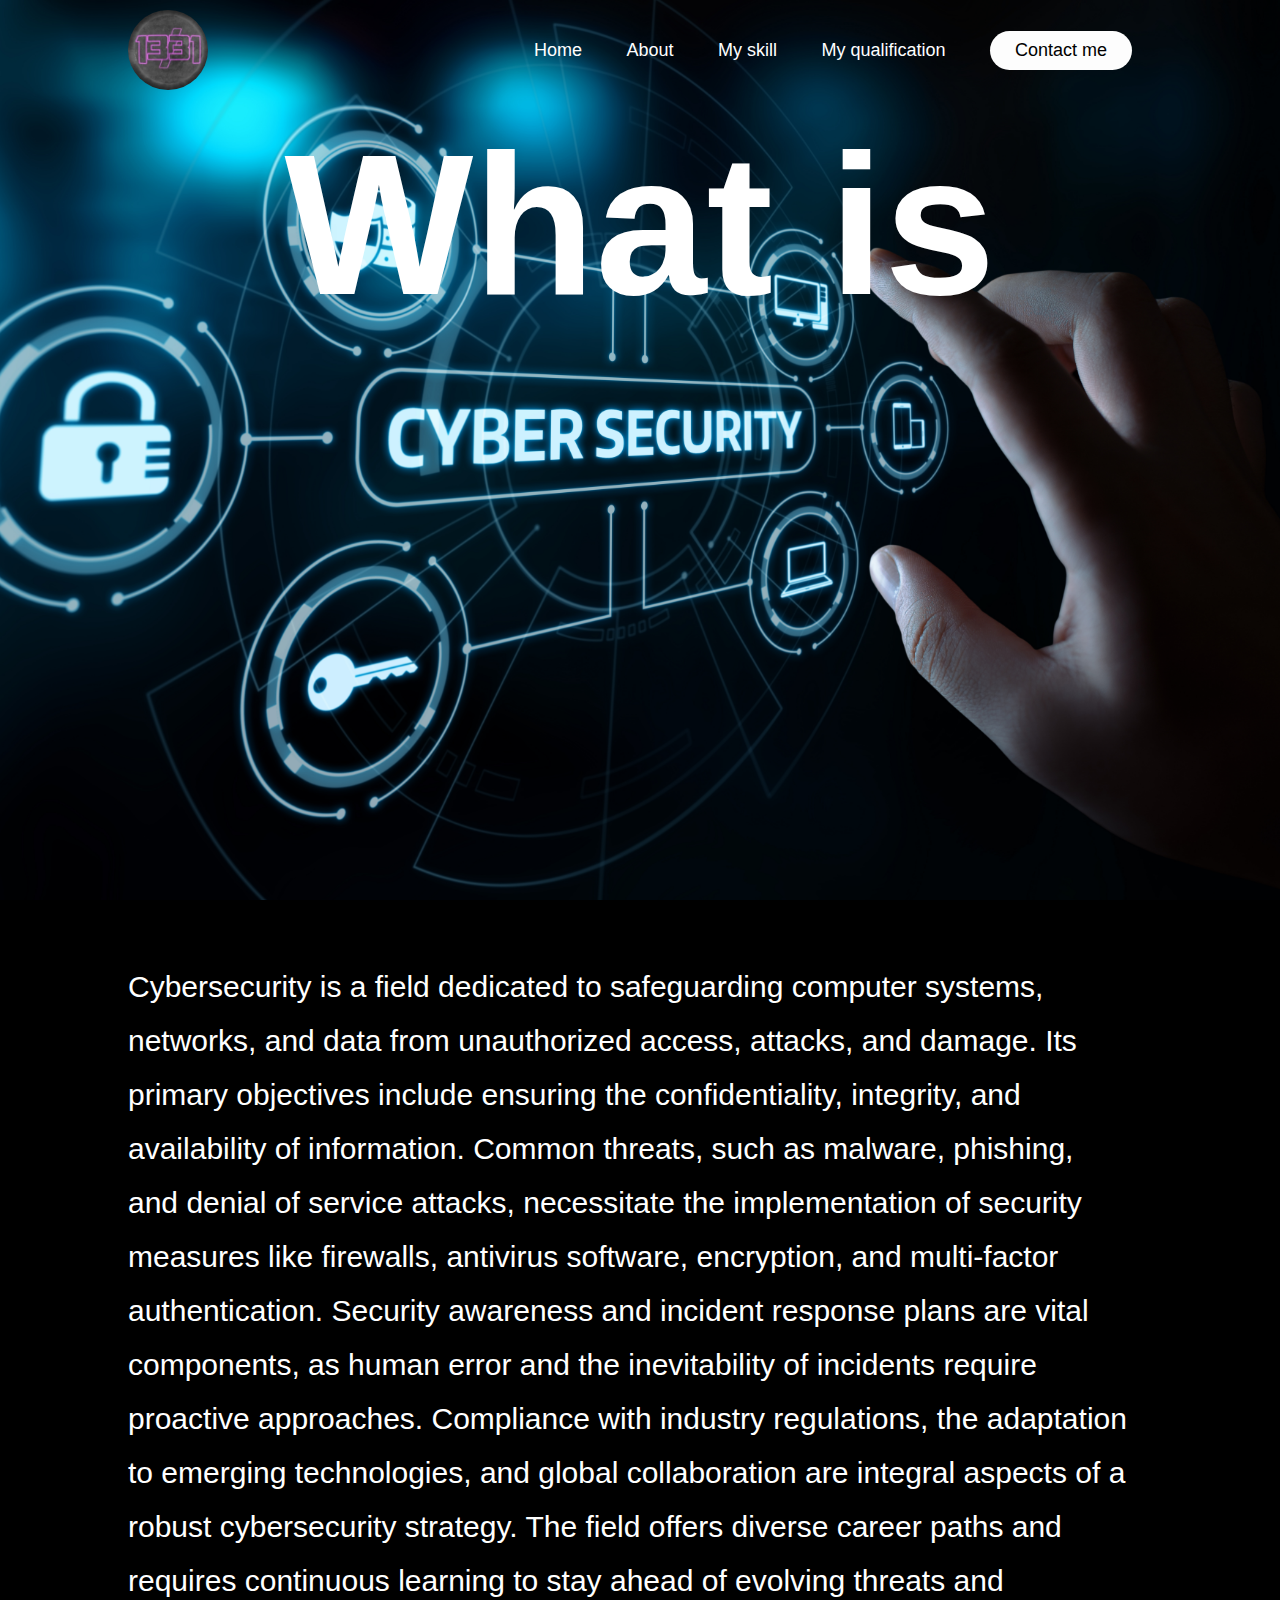
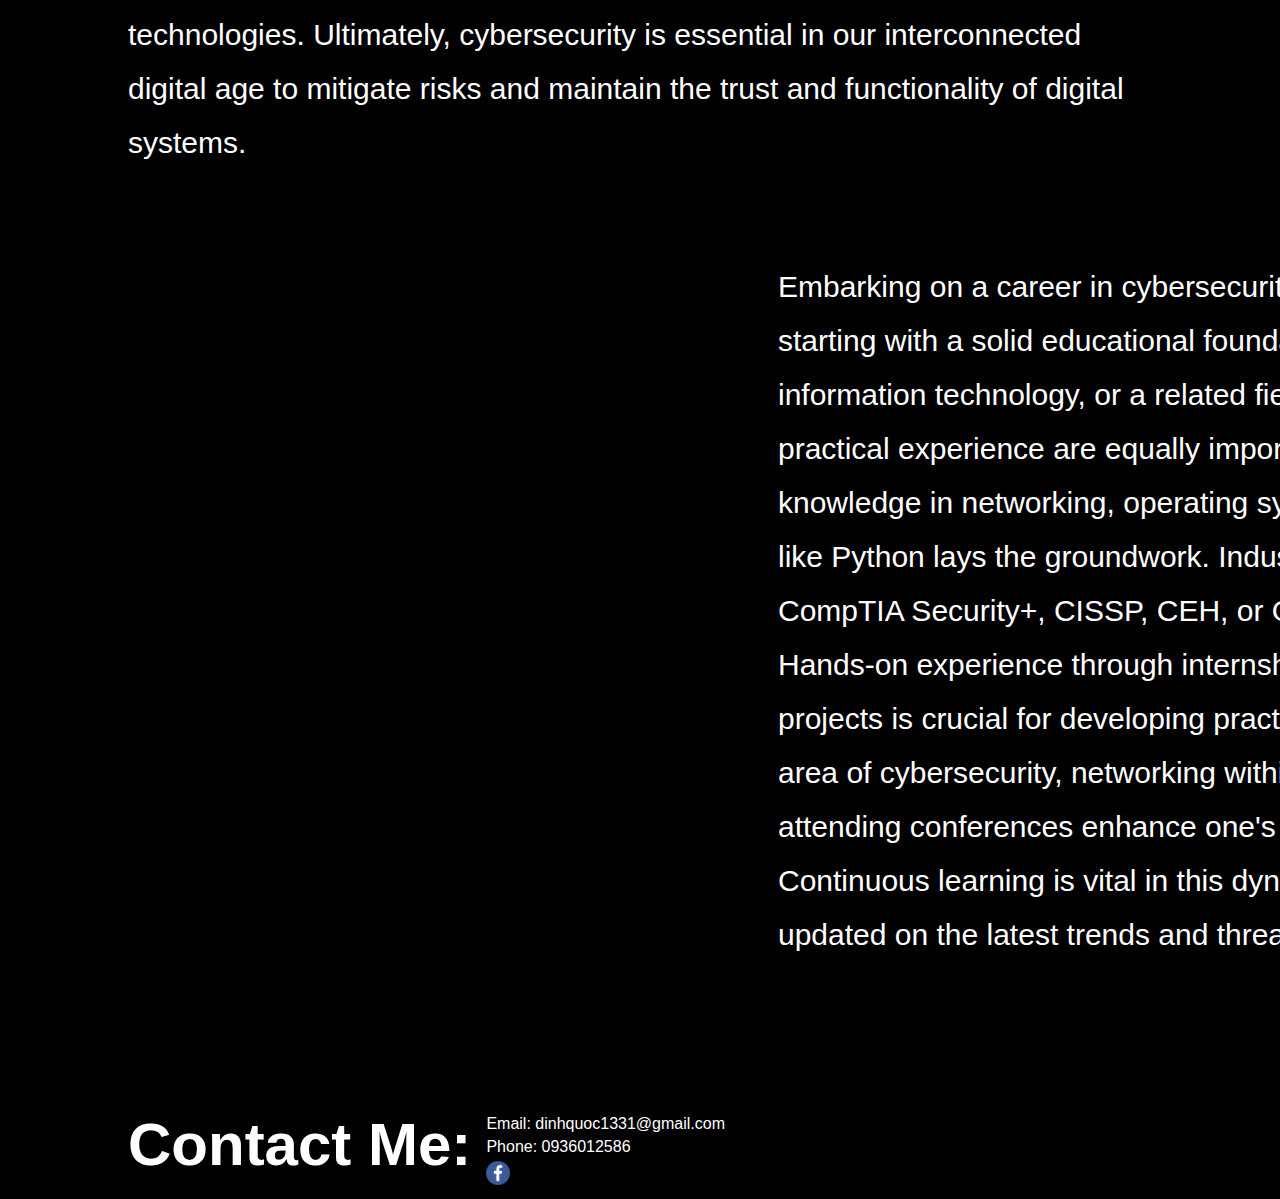
==== design1.html @ a18800c4 "sd" ====
<!DOCTYPE html>
<html lang="en">
<head>
    <meta charset="UTF-8">
    <meta name="viewport" content="width=device-width, initial-scale=1.0">
    <title>Doan DInh QUOc portfolio</title>
    <link rel="stylesheet" href="css/design1.css">
    <link rel="stylesheet" href="css/head_foot.css">
</head>
<body>
<nav>
<div id="header">
    <div class="container">
        <nav>
            <img src="/images/logo.webp" class="logo" alt="logo"> 
            <ul id="sidemenu">
                <li><a href="index.html">Home</a></li>
                <li><a href="about.html">About</a></li>
                <li><a href="skill.html">My skill</a></li>
                <li><a href="qualification.html">My qualification</a></li>
                <li><a href="#contact"><button>Contact me</button></a></li>
                <i class="X" onclick="closemenu()">X</i>
            </ul>
            
            <i class="menu" onclick="openmenu()">Menu</i>
        </nav>
        <div class="intro_text">
            <h1>What is</h1>
        </div>
    </div>
</div>   
</nav>
<div id="header2">
    <div class="container">
        <p class="text">Cybersecurity is a field dedicated to safeguarding computer systems, networks, and data from unauthorized access, attacks, and damage. Its primary objectives include ensuring the confidentiality, integrity, and availability of information. Common threats, such as malware, phishing, and denial of service attacks, necessitate the implementation of security measures like firewalls, antivirus software, encryption, and multi-factor authentication. Security awareness and incident response plans are vital components, as human error and the inevitability of incidents require proactive approaches. Compliance with industry regulations, the adaptation to emerging technologies, and global collaboration are integral aspects of a robust cybersecurity strategy. The field offers diverse career paths and requires continuous learning to stay ahead of evolving threats and technologies. Ultimately, cybersecurity is essential in our interconnected digital age to mitigate risks and maintain the trust and functionality of digital systems.</p>
    </div>
</div>   
<div id="header3">
    <div class="container">
        <p class="text2">Embarking on a career in cybersecurity involves a multifaceted approach, starting with a solid educational foundation. A degree in computer science, information technology, or a related field is beneficial, but self-learning and practical experience are equally important. Acquiring foundational knowledge in networking, operating systems, and programming languages like Python lays the groundwork. Industry-recognized certifications, such as CompTIA Security+, CISSP, CEH, or OSCP, provide validation of skills. Hands-on experience through internships, entry-level positions, or personal projects is crucial for developing practical skills. Specializing in a specific area of cybersecurity, networking within the cybersecurity community, and attending conferences enhance one's understanding of the field. Continuous learning is vital in this dynamic environment, and staying updated on the latest trends and threats is essential.</p>
    </div>
</div>






<footer>
<div id="contact">
    <div class="container">
        <div class="row">
            <div class="contact-left">
                <h1 class="subtitle">
                    Contact Me:
                </h1>
            </div>
            <div class="contact-right">
                <p>Email: dinhquoc1331@gmail.com</p>
                <p>Phone: 0936012586</p>
                <div class="social-icon">
                    <a href="https://www.facebook.com/profile.php?id=100063468559421"><img src="/images/facebook-2870.webp" alt="fb link"></a>
                </div>
            </div>
        </div>
    </div>
</div>
</footer>
</body>
<script src="/js/menu.js"></script>
<script src="/js/tab.js"></script>
</html>
---- css/design1.css ----
#header{
    background-image: url(/images/Cyber-Security-Icon-Concept-2-1.jpeg);
    height: 100vh;
}
/*intro text*/
.intro_text{
    text-align: center;
    font-size: 100px;
    margin-top: 20px;
}
#header2{
    background-image: url(/images/cyber2.webp);
    width: 100%;
    background-size: cover;
    background-position: center;
    background-attachment: fixed;
    height: 100vh;
}

.text{
    line-height: 1.8;
    margin-top: 50px;
    font-size: 30px;
    width: 1000px;
    font-weight: 300;
}
#header3{
    background-image: url(/images/cyber3.png);
    width: 100%;
    background-size: cover;
    background-position: center;
    background-attachment: fixed;
    height: 100vh;
}
.text2{
    margin-left: 650px;
    line-height: 1.8;
    margin-top: 50px;
    font-size: 30px;
    width: 1000px;
    font-weight: 300;
}
---- css/head_foot.css ----
*{
    margin: 0;
    padding: 0;
    font-family: "Poppins",sans-serif;
    box-sizing: border-box;
}
/*                              Web header section                              */
nav i {
    display: none;
}
body{
    background: black;
    color: white;
}

#header{
    width: 100%;
    background-size: cover;
    background-position: center;
    background-attachment: fixed;
}
.container{
    padding: 10px 10%;
}

nav{
    display: flex;
    align-items: center;
    justify-content: flex-end;
    flex-wrap: wrap;
}
.logo{
    width: 80px;
    height: 80px;
    border-radius: 50%;
    margin-right: auto;
}
nav ul li{
    display: inline-block;
    list-style: none;
    margin: 10px 20px ;
}
nav ul li a {
    color: white;
    text-decoration: none;
    font-size: 18px;
    transition: 0.5s;
}
nav ul li a:hover{
    color: #d660d8;
    text-shadow: 0 0 10px #d660d8,  0 0 20px #d660d8, 0 0 40px #d660d8, 0 0 80px #d660d8,0 0 100px #d660d8;
    filter: brightness(1.25);
    
}
button{
    padding: 9px 25px;
    background-color: rgba(253, 253, 253,1);
    border: none;
    border-radius: 50px;
    cursor: pointer;
    transition: 0.5s;
    color: black;
    font-size: 18px;
}
button:hover {
    background-color: rgba(253, 253, 253,0.8);
}
/* contact */

.contact-left{
    flex-basis: 35%;
}
.contact-right{
    flex-basis: 65%;
}
.contact-right p{
    margin-top: 5px;
    margin-bottom: 5px;
    align-items: flex-start;
    color: #fff;
}
/* general thing */
.row{
    display: flex;
    justify-content: space-between;
    flex-wrap: wrap;
}
.subtitle{
    font-size: 60px;
    font-weight: 600;
    margin-bottom: 10px;
}


/* csss for small screen */
@media only screen and (max-width: 600px){
    #header{
        background-image: url(/images/prfile.png);
    }
    .intro_text{
        margin-top: 100%;
        font-size: 16px;
    }
    .intro_text h1 {
       font-size: 30px;
       margin-top: 20px;
    }
    nav i {
        display: block;
        font-size: 25px;
    }
    nav ul{
        background: #d660d8;
        position: fixed;
        top: 0;
        right: -200px;
        width: 200px;
        height: 100vh;
        padding-top: 50px;
        z-index: 2;
        transition: 0.5s;
    }
    nav ul li{
        display:block;
        padding-left: 12px;
    }
    nav ul i{
        position: absolute;
        top: 25px;
        left: 25px;
        cursor: pointer;
    }
    nav i {
        cursor: pointer
    }
    .subtitle{
        font-size: 40px;
    }
    .about-col-1{
        flex-basis: 100%;
        margin-bottom: 30px;
    }
    .about-col-2{
        flex-basis: 100%;
        font-size: 13px;
    }
    .tablink{
        font-size: 16px;
        margin-right: 20px;
    }
}
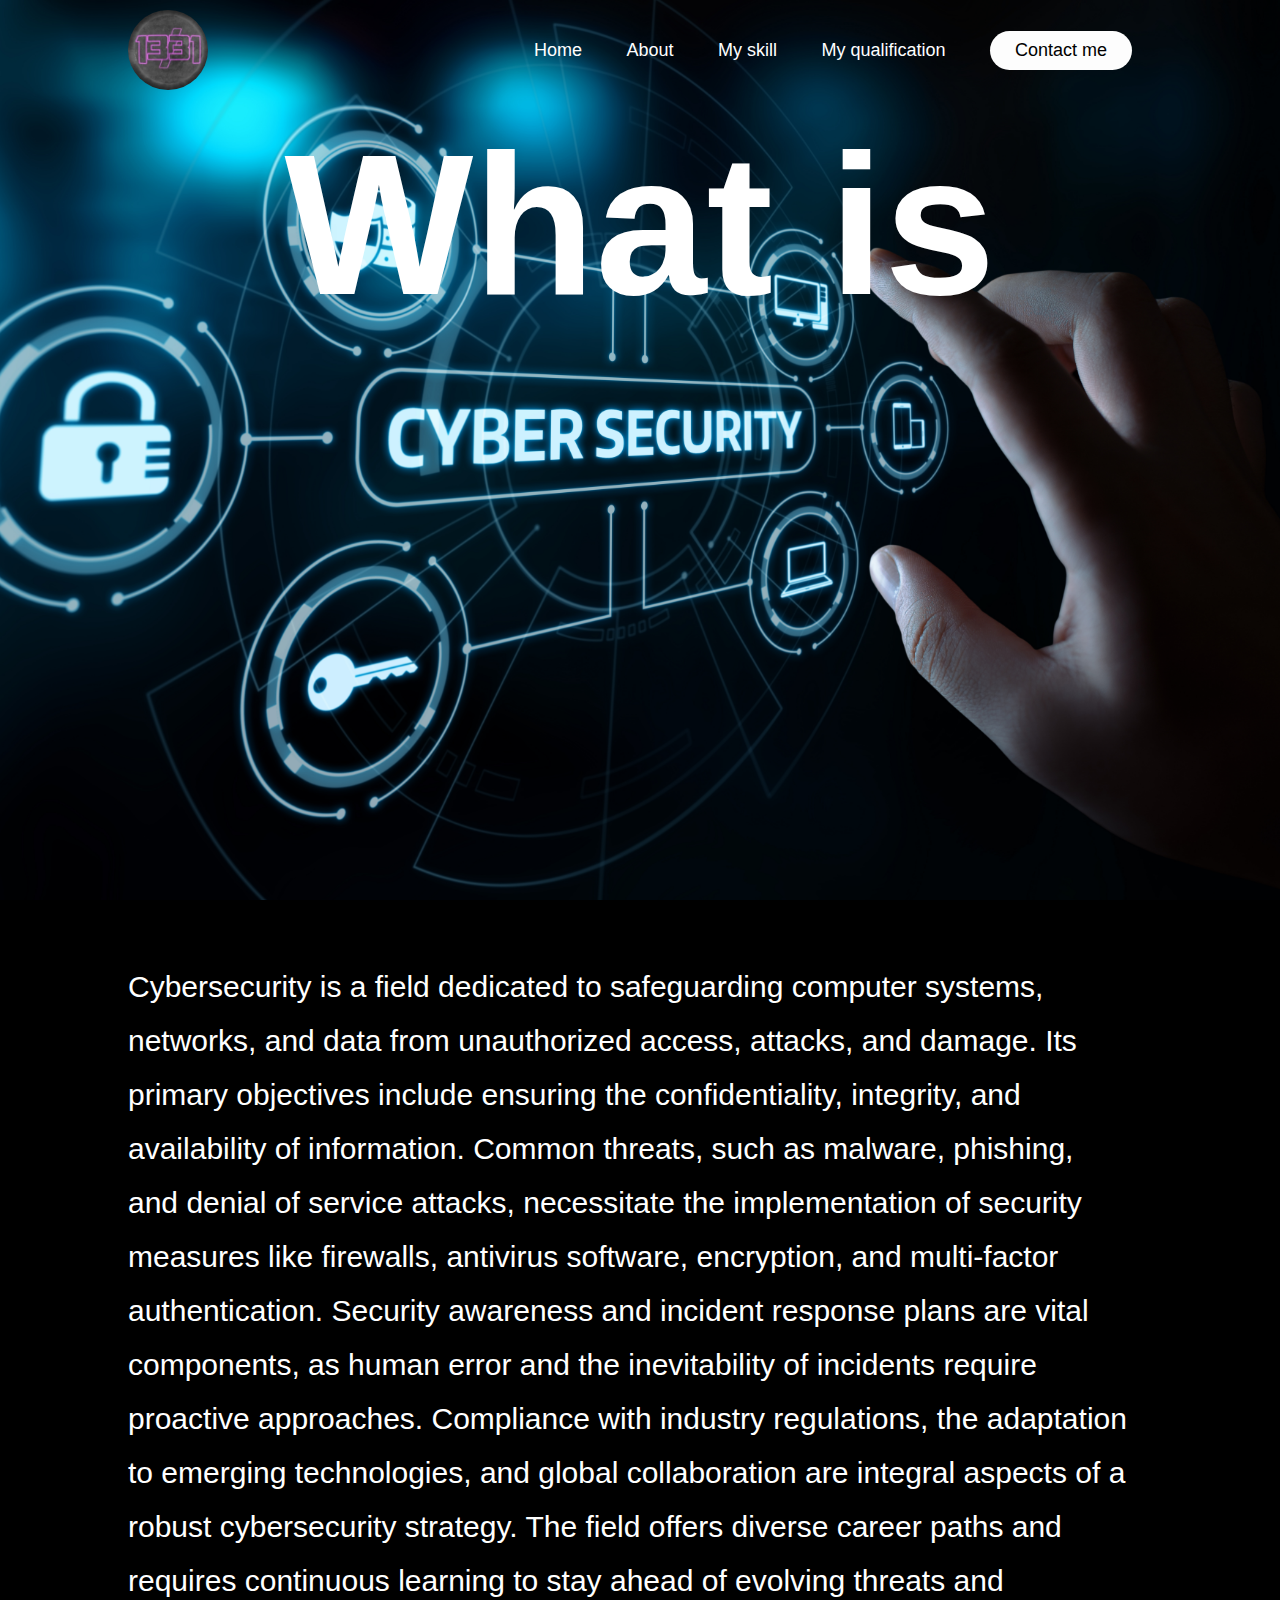
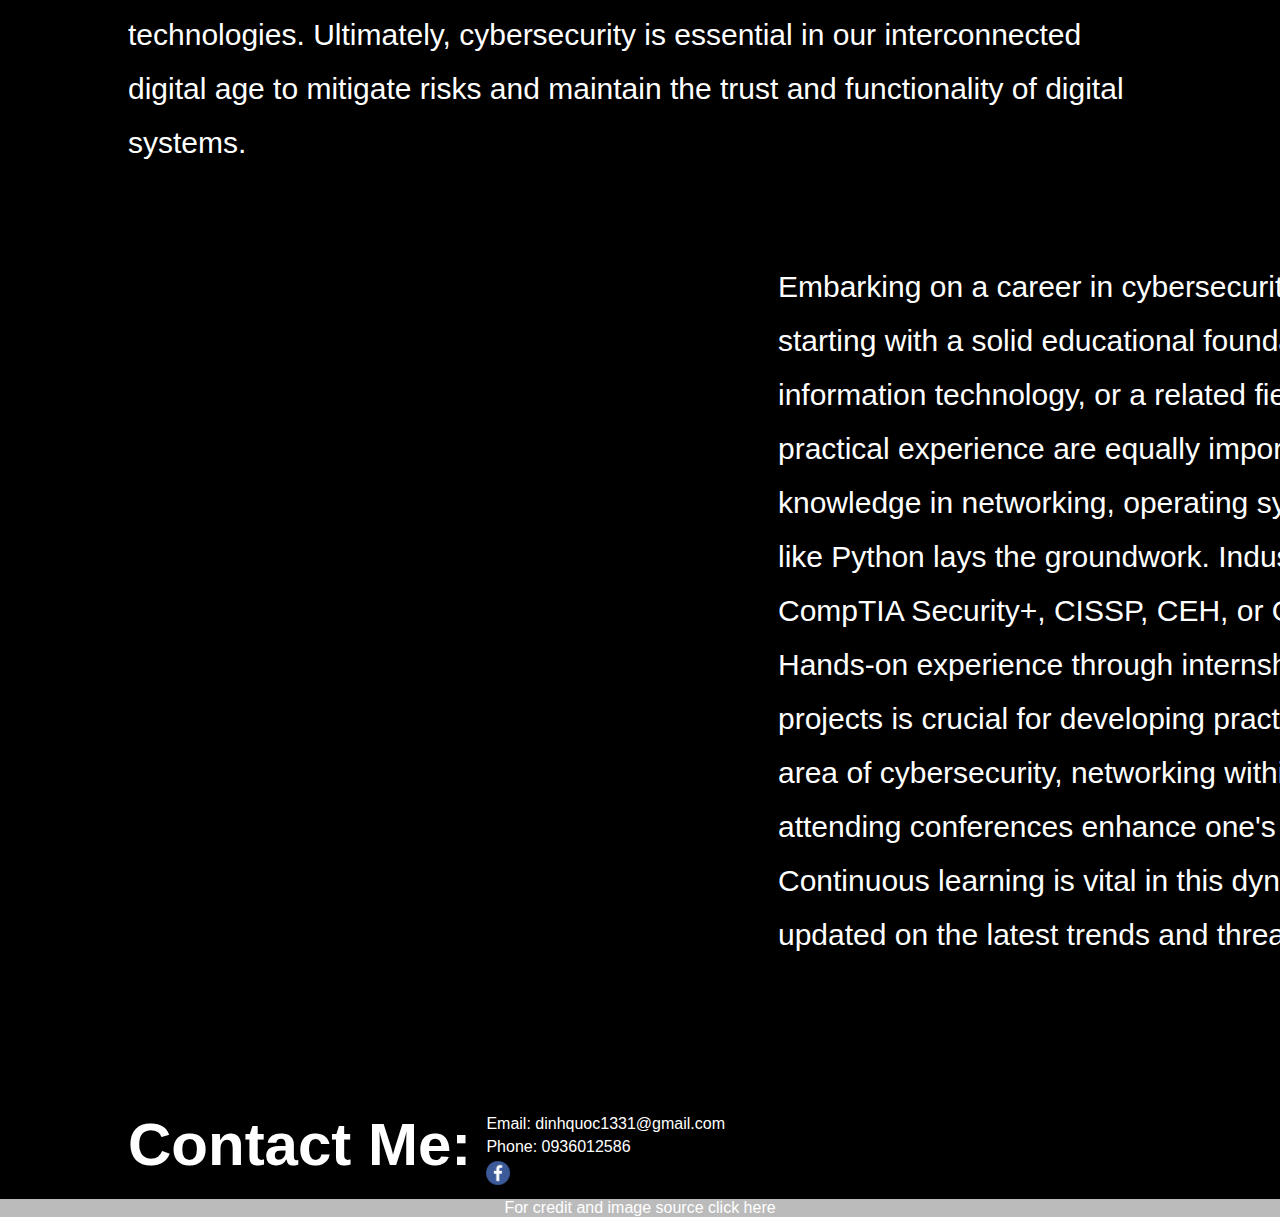
==== commit e58d232b: "maybedone" ====
--- a/design1.html
+++ b/design1.html
@@ -15,7 +15,7 @@
             <img src="/images/logo.webp" class="logo" alt="logo"> 
             <ul id="sidemenu">
                 <li><a href="index.html">Home</a></li>
-                <li><a href="about.html">About</a></li>
+                <li><a href="index.html">About</a></li>
                 <li><a href="skill.html">My skill</a></li>
                 <li><a href="qualification.html">My qualification</a></li>
                 <li><a href="#contact"><button>Contact me</button></a></li>
@@ -24,7 +24,7 @@
             
             <i class="menu" onclick="openmenu()">Menu</i>
         </nav>
-        <div class="intro_text">
+        <div class="intro_text1">
             <h1>What is</h1>
         </div>
     </div>
@@ -65,6 +65,7 @@
         </div>
     </div>
 </div>
+<div id="credit"><a href="SOURCE">For credit and image source click here</a></div>
 </footer>
 </body>
 <script src="/js/menu.js"></script>
--- a/css/design1.css
+++ b/css/design1.css
@@ -3,7 +3,7 @@
     height: 100vh;
 }
 /*intro text*/
-.intro_text{
+.intro_text1{
     text-align: center;
     font-size: 100px;
     margin-top: 20px;
@@ -39,4 +39,34 @@
     font-size: 30px;
     width: 1000px;
     font-weight: 300;
+}
+@media only screen and (max-width: 600px){
+    #header{
+       background-position: 30px;
+        background-size: cover;
+    }
+   #header2{
+    max-width: 100%;
+    height: auto;
+   }
+   .text{
+    max-width: 100%;
+    height: auto;
+    font-size: 16px;
+   }
+   .text2{
+    margin-left: auto;
+    line-height: 1.8;
+    margin-top: 0px;
+    font-size: 30px;
+    max-width: 100%;
+    height: auto;
+    font-weight: 300;
+    font-size: 16px;
+   }
+   .intro_text1{
+    text-align: center;
+    font-size: 80px;
+    margin-top: 20px;
+    }
 }--- a/css/head_foot.css
+++ b/css/head_foot.css
@@ -3,6 +3,7 @@
     padding: 0;
     font-family: "Poppins",sans-serif;
     box-sizing: border-box;
+    scroll-behavior: smooth;
 }
 /*                              Web header section                              */
 nav i {
@@ -66,7 +67,10 @@
     background-color: rgba(253, 253, 253,0.8);
 }
 /* contact */
-
+#contact{
+    left: 0;
+    bottom: 0;
+}
 .contact-left{
     flex-basis: 35%;
 }
@@ -90,13 +94,20 @@
     font-weight: 600;
     margin-bottom: 10px;
 }
+#credit{
+    height: 2vh;
+    background-color: #bbbbbb;
+    text-align: center;
 
+}
+#credit a{
+    color: white;
+    text-decoration: none;
+}
 
 /* csss for small screen */
 @media only screen and (max-width: 600px){
-    #header{
-        background-image: url(/images/prfile.png);
-    }
+
     .intro_text{
         margin-top: 100%;
         font-size: 16px;
@@ -148,4 +159,10 @@
         font-size: 16px;
         margin-right: 20px;
     }
+    #credit{
+        height: 3vh;
+        background-color: #bbbbbb;
+        text-align: center;
+    
+    }
 }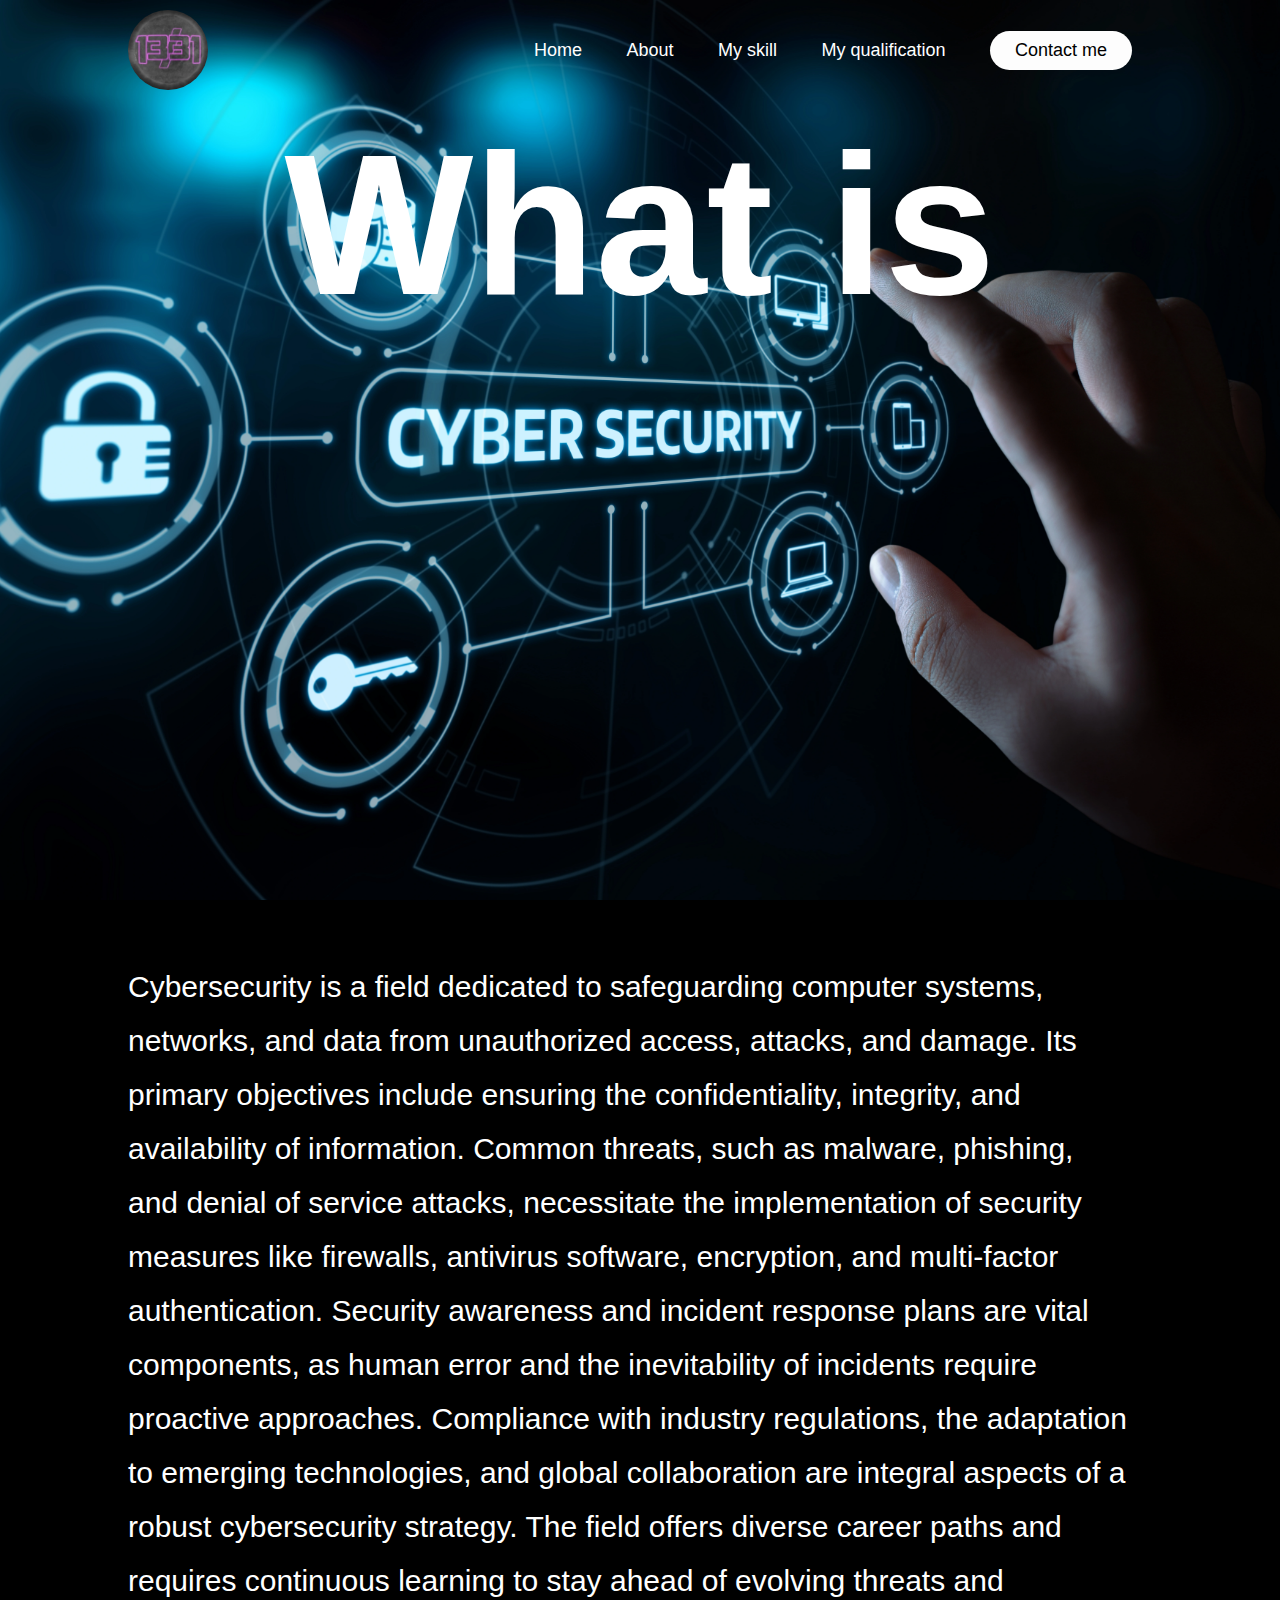
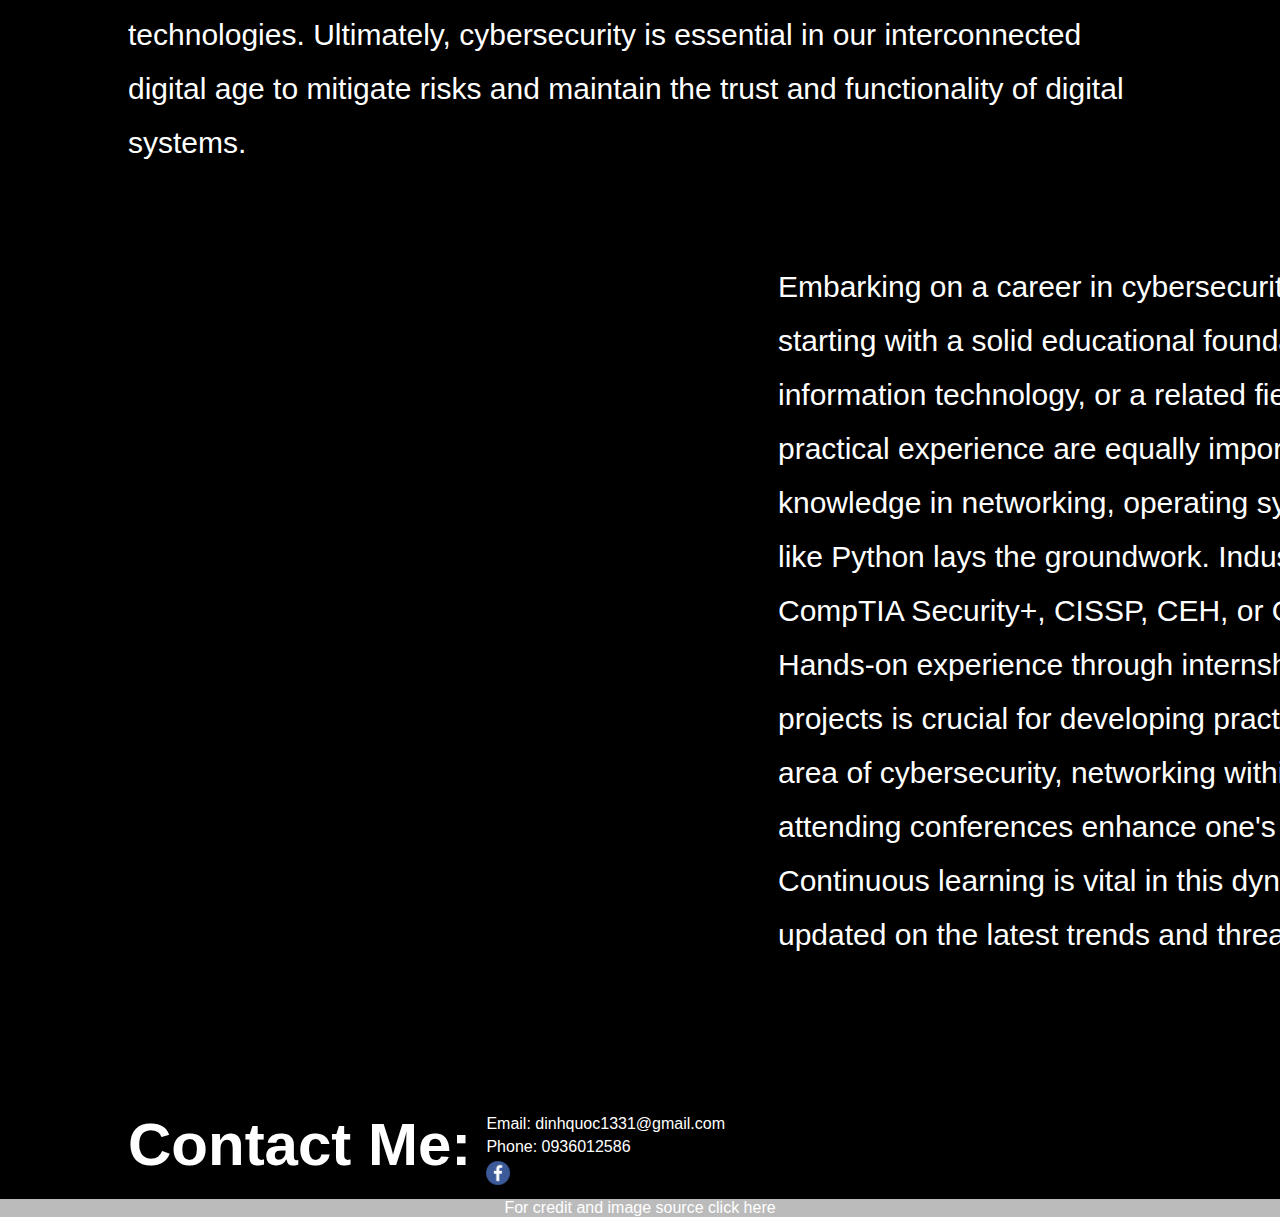
==== commit b1816479: "d" ====
--- a/design1.html
+++ b/design1.html
@@ -3,9 +3,10 @@
 <head>
     <meta charset="UTF-8">
     <meta name="viewport" content="width=device-width, initial-scale=1.0">
-    <title>Doan DInh QUOc portfolio</title>
+    <title>Design 1</title>
     <link rel="stylesheet" href="css/design1.css">
     <link rel="stylesheet" href="css/head_foot.css">
+    <link rel="icon" type="image/x-icon" href="/images/logo.webp">
 </head>
 <body>
 <nav>
@@ -65,7 +66,7 @@
         </div>
     </div>
 </div>
-<div id="credit"><a href="SOURCE">For credit and image source click here</a></div>
+<div id="credit"><a href="sources.txt">For credit and image source click here</a></div>
 </footer>
 </body>
 <script src="/js/menu.js"></script>
--- a/css/design1.css
+++ b/css/design1.css
@@ -1,5 +1,5 @@
 #header{
-    background-image: url(/images/Cyber-Security-Icon-Concept-2-1.jpeg);
+    background-image: url(/images/Cyber-Security-Icon-Concept-2-1.webp);
     height: 100vh;
 }
 /*intro text*/
@@ -25,7 +25,7 @@
     font-weight: 300;
 }
 #header3{
-    background-image: url(/images/cyber3.png);
+    background-image: url(/images/cyber3.webp);
     width: 100%;
     background-size: cover;
     background-position: center;
